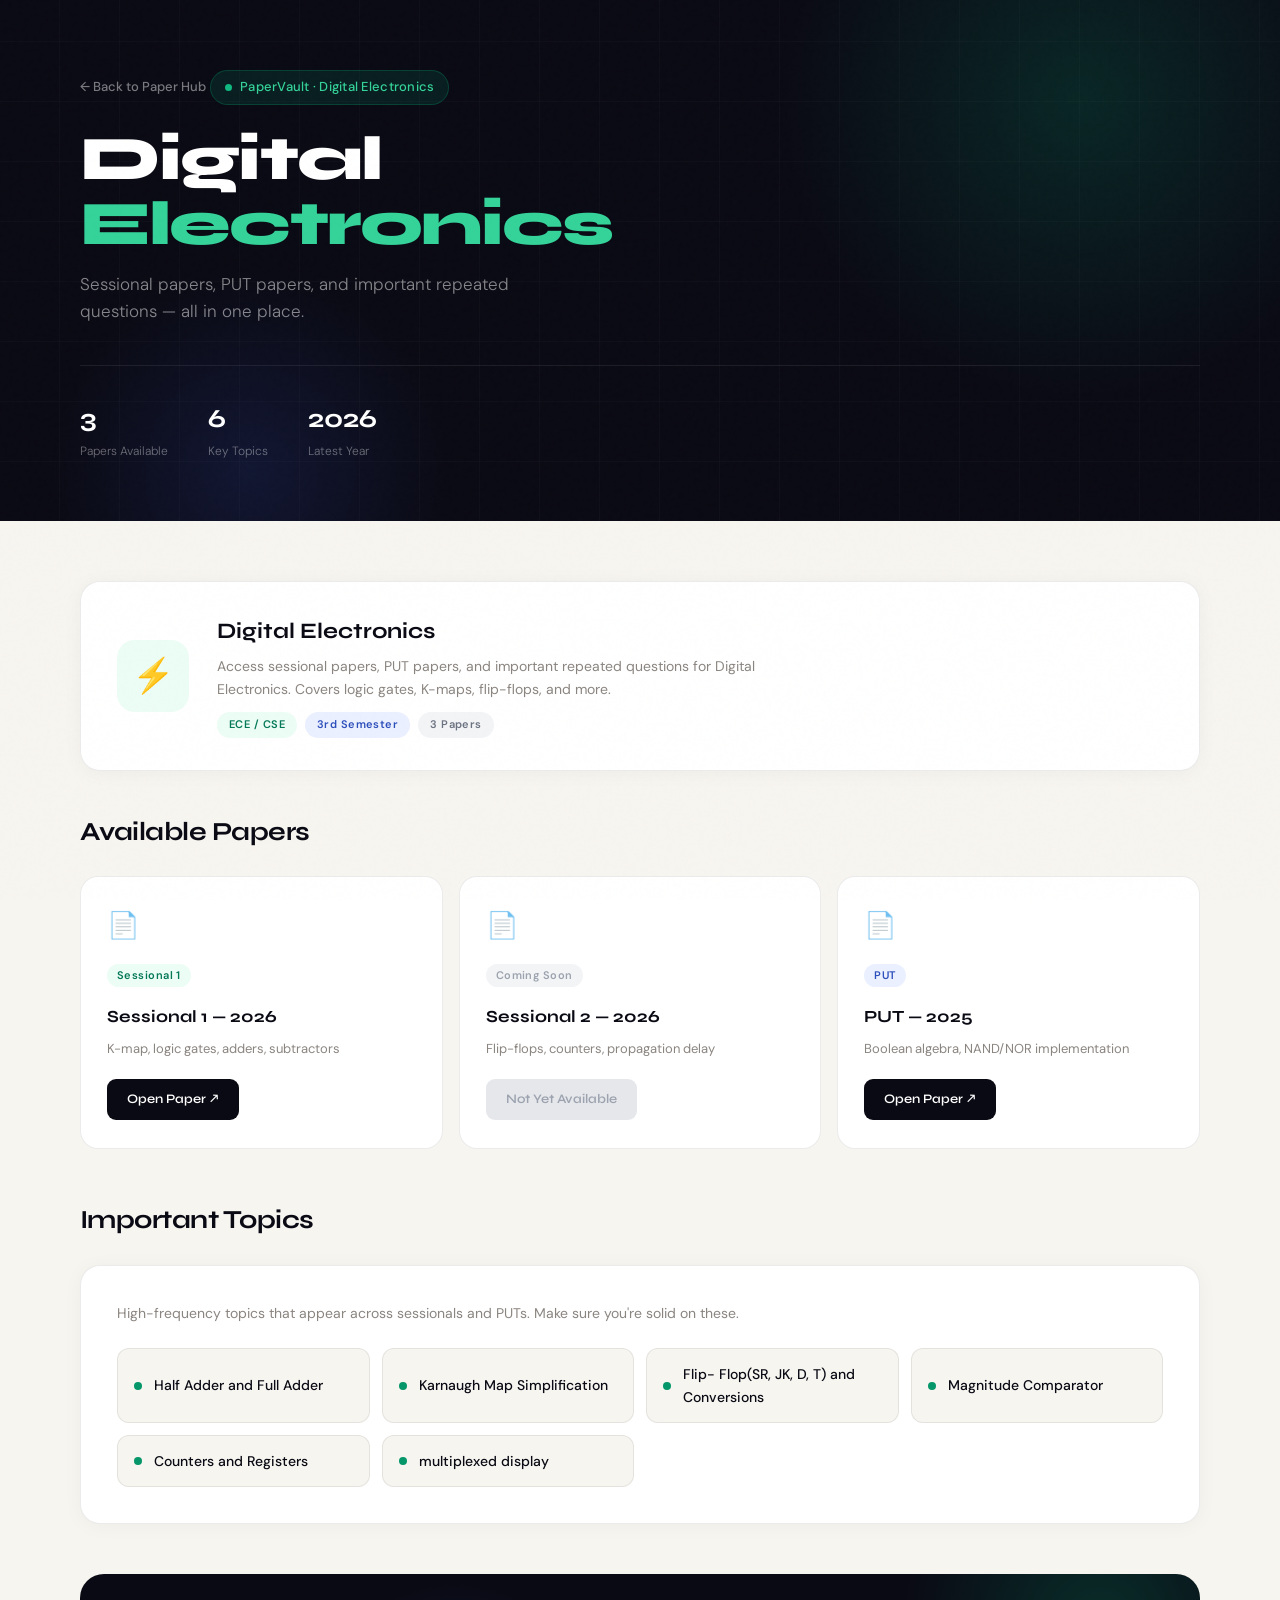
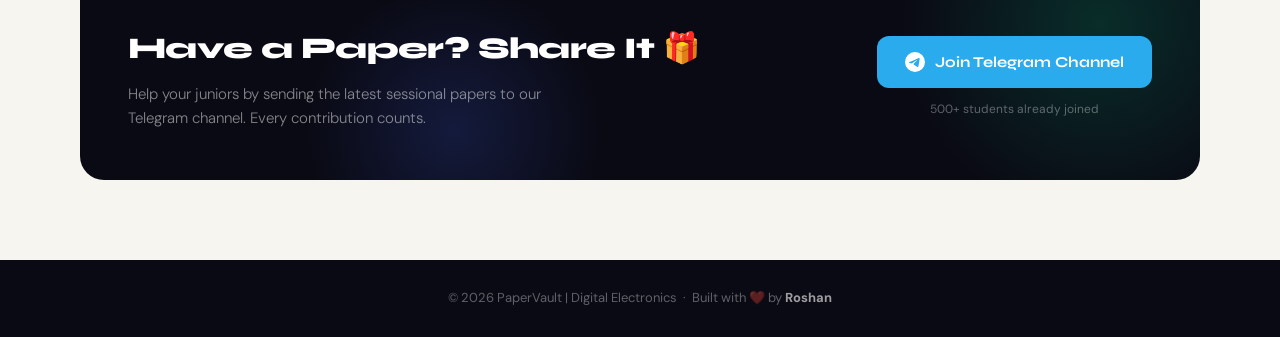
==== pages/digital.html @ 00b44062 "READ.md" ====
<!DOCTYPE html>
<html lang="en">
<head>
  <meta charset="UTF-8" />
  <meta name="viewport" content="width=device-width, initial-scale=1.0"/>
  <title>PaperVault | Digital Electronics</title>
  <link href="https://fonts.googleapis.com/css2?family=Syne:wght@400;600;700;800&family=DM+Sans:ital,opsz,wght@0,9..40,300;0,9..40,400;0,9..40,500;1,9..40,300&display=swap" rel="stylesheet">
  <style>
    :root {
      --ink: #0a0a14;
      --paper: #f7f5f0;
      --cream: #ede9e1;
      --accent: #059669;
      --accent2: #3b5bdb;
      --muted: #8b8580;
      --card-bg: #ffffff;
      --border: rgba(0,0,0,0.08);
    }

    * {
      margin: 0;
      padding: 0;
      box-sizing: border-box;
    }

    body {
      background: var(--paper);
      color: var(--ink);
      font-family: 'DM Sans', sans-serif;
      line-height: 1.6;
      overflow-x: hidden;
    }

    body::before {
      content: '';
      position: fixed;
      inset: 0;
      background-image: url("data:image/svg+xml,%3Csvg viewBox='0 0 200 200' xmlns='http://www.w3.org/2000/svg'%3E%3Cfilter id='noise'%3E%3CfeTurbulence type='fractalNoise' baseFrequency='0.9' numOctaves='4' stitchTiles='stitch'/%3E%3C/filter%3E%3Crect width='100%25' height='100%25' filter='url(%23noise)' opacity='0.04'/%3E%3C/svg%3E");
      pointer-events: none;
      z-index: 999;
      opacity: 0.4;
    }

    /* ─── HEADER ─── */
    header {
      background: var(--ink);
      color: white;
      position: relative;
      overflow: hidden;
    }

    .header-bg-lines {
      position: absolute;
      inset: 0;
      background-image:
        repeating-linear-gradient(0deg, transparent, transparent 59px, rgba(255,255,255,0.04) 60px),
        repeating-linear-gradient(90deg, transparent, transparent 59px, rgba(255,255,255,0.04) 60px);
    }

    .header-orb {
      position: absolute;
      width: 600px;
      height: 600px;
      border-radius: 50%;
      background: radial-gradient(circle, rgba(5,150,105,0.2) 0%, transparent 70%);
      top: -200px;
      right: -100px;
      pointer-events: none;
    }

    .header-orb2 {
      position: absolute;
      width: 400px;
      height: 400px;
      border-radius: 50%;
      background: radial-gradient(circle, rgba(59,91,219,0.15) 0%, transparent 70%);
      bottom: -150px;
      left: 50px;
      pointer-events: none;
    }

    .header-inner {
      position: relative;
      z-index: 1;
      max-width: 1200px;
      margin: 0 auto;
      padding: 70px 40px 60px;
    }

    .back-link {
      display: inline-flex;
      align-items: center;
      gap: 8px;
      color: rgba(255,255,255,0.45);
      text-decoration: none;
      font-size: 13px;
      font-weight: 500;
      margin-bottom: 24px;
      transition: color 0.2s;
    }

    .back-link:hover { color: rgba(255,255,255,0.8); }

    .header-badge {
      display: inline-flex;
      align-items: center;
      gap: 8px;
      background: rgba(5,150,105,0.15);
      border: 1px solid rgba(5,150,105,0.3);
      color: #34d399;
      padding: 6px 14px;
      border-radius: 100px;
      font-size: 13px;
      font-weight: 500;
      margin-bottom: 22px;
      letter-spacing: 0.02em;
    }

    .header-badge span {
      width: 7px;
      height: 7px;
      background: #10b981;
      border-radius: 50%;
      display: inline-block;
      animation: pulse 2s infinite;
    }

    @keyframes pulse {
      0%, 100% { opacity: 1; transform: scale(1); }
      50% { opacity: 0.5; transform: scale(0.8); }
    }

    header h1 {
      font-family: 'Syne', sans-serif;
      font-size: clamp(36px, 5.5vw, 62px);
      font-weight: 800;
      line-height: 1.05;
      letter-spacing: -0.03em;
      margin-bottom: 14px;
    }

    header h1 em {
      font-style: normal;
      color: #34d399;
    }

    header p {
      font-size: 17px;
      color: rgba(255,255,255,0.5);
      font-weight: 300;
      max-width: 480px;
      margin-bottom: 0;
    }

    .header-stats {
      display: flex;
      gap: 40px;
      margin-top: 40px;
      padding-top: 32px;
      border-top: 1px solid rgba(255,255,255,0.08);
    }

    .stat { display: flex; flex-direction: column; gap: 2px; }
    .stat-num {
      font-family: 'Syne', sans-serif;
      font-size: 26px;
      font-weight: 700;
      color: white;
    }
    .stat-label {
      font-size: 12px;
      color: rgba(255,255,255,0.4);
      font-weight: 300;
    }

    /* ─── MAIN ─── */
    .container {
      max-width: 1200px;
      margin: 0 auto;
      padding: 60px 40px 80px;
    }

    /* ─── SECTION HEADER ─── */
    .section-header {
      display: flex;
      align-items: baseline;
      justify-content: space-between;
      margin-bottom: 24px;
    }

    .section-title {
      font-family: 'Syne', sans-serif;
      font-size: 26px;
      font-weight: 700;
      letter-spacing: -0.02em;
    }

    /* ─── SUBJECT INFO CARD ─── */
    .subject-info {
      background: var(--card-bg);
      border-radius: 20px;
      border: 1.5px solid var(--border);
      padding: 32px 36px;
      margin-bottom: 40px;
      display: flex;
      align-items: center;
      gap: 28px;
      box-shadow: 0 2px 20px rgba(0,0,0,0.04);
    }

    .subject-icon-wrap {
      width: 72px;
      height: 72px;
      border-radius: 18px;
      background: #ecfdf5;
      display: flex;
      align-items: center;
      justify-content: center;
      font-size: 34px;
      flex-shrink: 0;
    }

    .subject-info h2 {
      font-family: 'Syne', sans-serif;
      font-size: 22px;
      font-weight: 700;
      margin-bottom: 6px;
    }

    .subject-info p {
      font-size: 14px;
      color: var(--muted);
      max-width: 600px;
    }

    .subject-tags {
      display: flex;
      gap: 8px;
      margin-top: 12px;
      flex-wrap: wrap;
    }

    .stag {
      padding: 4px 12px;
      border-radius: 100px;
      font-size: 11px;
      font-weight: 600;
      letter-spacing: 0.04em;
    }

    .stag-green { background: #ecfdf5; color: #047857; }
    .stag-blue  { background: #eaf0ff; color: #2d4fbb; }
    .stag-gray  { background: #f3f4f6; color: #6b7280; }

    /* ─── PAPER GRID ─── */
    .paper-grid {
      display: grid;
      grid-template-columns: repeat(auto-fill, minmax(280px, 1fr));
      gap: 16px;
      margin-bottom: 50px;
    }

    .paper-box {
      background: var(--card-bg);
      padding: 28px 26px;
      border-radius: 18px;
      border: 1.5px solid var(--border);
      transition: transform 0.2s, box-shadow 0.2s, border-color 0.2s;
      position: relative;
      overflow: hidden;
    }

    .paper-box::after {
      content: '';
      position: absolute;
      bottom: 0;
      left: 0;
      right: 0;
      height: 3px;
      background: var(--box-accent, var(--accent));
      transform: scaleX(0);
      transform-origin: left;
      transition: transform 0.25s ease;
    }

    .paper-box:hover {
      transform: translateY(-4px);
      box-shadow: 0 16px 40px rgba(0,0,0,0.1);
      border-color: transparent;
    }

    .paper-box:hover::after { transform: scaleX(1); }

    .paper-box-icon {
      font-size: 26px;
      margin-bottom: 14px;
      display: block;
    }

    .paper-box h3 {
      font-family: 'Syne', sans-serif;
      font-size: 17px;
      font-weight: 700;
      margin-bottom: 8px;
      color: var(--ink);
    }

    .paper-box p {
      font-size: 13px;
      color: var(--muted);
      margin-bottom: 20px;
    }

    .paper-type-tag {
      display: inline-block;
      padding: 3px 10px;
      border-radius: 100px;
      font-size: 11px;
      font-weight: 600;
      letter-spacing: 0.04em;
      margin-bottom: 16px;
    }

    .tag-sess { background: #ecfdf5; color: #047857; }
    .tag-put  { background: #eaf0ff; color: #2d4fbb; }
    .tag-na   { background: #f3f4f6; color: #9ca3af; }

    .paper-box a {
      display: inline-flex;
      align-items: center;
      gap: 8px;
      text-decoration: none;
      background: var(--ink);
      color: white;
      padding: 10px 20px;
      border-radius: 9px;
      font-family: 'Syne', sans-serif;
      font-weight: 600;
      font-size: 13px;
      transition: background 0.2s, transform 0.15s;
    }

    .paper-box a:hover {
      background: var(--box-accent, var(--accent));
      transform: scale(1.03);
    }

    .paper-box a.disabled {
      background: #e5e7eb;
      color: #9ca3af;
      cursor: not-allowed;
      pointer-events: none;
    }

    /* ─── TOPICS ─── */
    .topics-card {
      background: var(--card-bg);
      padding: 36px;
      border-radius: 20px;
      border: 1.5px solid var(--border);
      box-shadow: 0 2px 20px rgba(0,0,0,0.04);
      margin-bottom: 50px;
    }

    .topics-grid {
      display: grid;
      grid-template-columns: repeat(auto-fill, minmax(240px, 1fr));
      gap: 12px;
      margin-top: 24px;
    }

    .topic-item {
      display: flex;
      align-items: center;
      gap: 12px;
      padding: 14px 16px;
      background: var(--paper);
      border-radius: 12px;
      border: 1.5px solid var(--border);
      font-size: 14px;
      font-weight: 500;
      transition: border-color 0.2s, background 0.2s;
    }

    .topic-item:hover {
      border-color: rgba(5,150,105,0.3);
      background: #f0fdf8;
    }

    .topic-dot {
      width: 8px;
      height: 8px;
      border-radius: 50%;
      background: var(--accent);
      flex-shrink: 0;
    }

    /* ─── CONTRIBUTE CTA ─── */
    .contribute-box {
      background: var(--ink);
      color: white;
      padding: 50px 48px;
      border-radius: 24px;
      display: flex;
      align-items: center;
      justify-content: space-between;
      gap: 40px;
      position: relative;
      overflow: hidden;
    }

    .contribute-box::before {
      content: '';
      position: absolute;
      width: 400px;
      height: 400px;
      border-radius: 50%;
      background: radial-gradient(circle, rgba(5,150,105,0.25) 0%, transparent 70%);
      top: -150px;
      right: -100px;
      pointer-events: none;
    }

    .contribute-box::after {
      content: '';
      position: absolute;
      width: 300px;
      height: 300px;
      border-radius: 50%;
      background: radial-gradient(circle, rgba(59,91,219,0.2) 0%, transparent 70%);
      bottom: -100px;
      left: 20%;
      pointer-events: none;
    }

    .contribute-text { position: relative; z-index: 1; }

    .contribute-text h2 {
      font-family: 'Syne', sans-serif;
      font-size: 30px;
      font-weight: 800;
      margin-bottom: 10px;
      letter-spacing: -0.02em;
    }

    .contribute-text p {
      font-size: 15px;
      color: rgba(255,255,255,0.5);
      font-weight: 300;
      max-width: 420px;
    }

    .contribute-actions {
      display: flex;
      flex-direction: column;
      gap: 12px;
      align-items: center;
      position: relative;
      z-index: 1;
      flex-shrink: 0;
    }

    .tg-btn {
      display: inline-flex;
      align-items: center;
      gap: 10px;
      padding: 14px 28px;
      background: #2AABEE;
      color: white;
      text-decoration: none;
      border-radius: 12px;
      font-family: 'Syne', sans-serif;
      font-weight: 700;
      font-size: 15px;
      transition: background 0.2s, transform 0.15s;
      white-space: nowrap;
    }

    .tg-btn:hover {
      background: #1a9bde;
      transform: scale(1.04);
    }

    .tg-note {
      font-size: 12px;
      color: rgba(255,255,255,0.35);
    }

    /* ─── ANIMATIONS ─── */
    .fade-up {
      opacity: 0;
      transform: translateY(20px);
      animation: fadeUp 0.5s forwards;
    }

    @keyframes fadeUp {
      to { opacity: 1; transform: translateY(0); }
    }

    .delay-1 { animation-delay: 0.1s; }
    .delay-2 { animation-delay: 0.2s; }
    .delay-3 { animation-delay: 0.3s; }

    /* ─── FOOTER ─── */
    footer {
      background: var(--ink);
      color: rgba(255,255,255,0.35);
      text-align: center;
      padding: 28px 20px;
      font-size: 13px;
    }

    footer strong { color: rgba(255,255,255,0.6); }

    @media (max-width: 700px) {
      .header-inner { padding: 50px 24px 44px; }
      .container { padding: 40px 20px 60px; }
      .header-stats { gap: 24px; }
      .subject-info { flex-direction: column; gap: 16px; }
      .contribute-box { flex-direction: column; padding: 36px 28px; text-align: center; }
      .contribute-text p { margin: 0 auto; }
    }
  </style>
</head>
<body>

  <header>
    <div class="header-bg-lines"></div>
    <div class="header-orb"></div>
    <div class="header-orb2"></div>
    <div class="header-inner">
      <a href="index.html" class="back-link fade-up">← Back to Paper Hub</a>
      <div class="header-badge fade-up delay-1">
        <span></span> PaperVault · Digital Electronics
      </div>
      <h1 class="fade-up delay-1">
        Digital<br><em>Electronics</em>
      </h1>
      <p class="fade-up delay-2">
        Sessional papers, PUT papers, and important repeated questions — all in one place.
      </p>
      <div class="header-stats fade-up delay-3">
        <div class="stat">
          <span class="stat-num">3</span>
          <span class="stat-label">Papers Available</span>
        </div>
        <div class="stat">
          <span class="stat-num">6</span>
          <span class="stat-label">Key Topics</span>
        </div>
        <div class="stat">
          <span class="stat-num">2026</span>
          <span class="stat-label">Latest Year</span>
        </div>
      </div>
    </div>
  </header>

  <div class="container">

    <!-- Subject Info -->
    <div class="subject-info fade-up">
      <div class="subject-icon-wrap">⚡</div>
      <div>
        <h2>Digital Electronics</h2>
        <p>Access sessional papers, PUT papers, and important repeated questions for Digital Electronics. Covers logic gates, K-maps, flip-flops, and more.</p>
        <div class="subject-tags">
          <span class="stag stag-green">ECE / CSE</span>
          <span class="stag stag-blue">3rd Semester</span>
          <span class="stag stag-gray">3 Papers</span>
        </div>
      </div>
    </div>

    <!-- Papers -->
    <div class="section-header">
      <h2 class="section-title">Available Papers</h2>
    </div>

    <div class="paper-grid">

      <div class="paper-box" style="--box-accent:#059669;">
        <span class="paper-box-icon">📄</span>
        <span class="paper-type-tag tag-sess">Sessional 1</span>
        <h3>Sessional 1 — 2026</h3>
        <p>K-map, logic gates, adders, subtractors</p>
        <a href="https://drive.google.com/file/d/1zLcSnVj4xgojFIDp60pKzK4BfF113yq0/view?usp=sharing" target="_blank">
          Open Paper ↗
        </a>
      </div>

      <div class="paper-box" style="--box-accent:#6b7280;">
        <span class="paper-box-icon">📄</span>
        <span class="paper-type-tag tag-na">Coming Soon</span>
        <h3>Sessional 2 — 2026</h3>
        <p>Flip-flops, counters, propagation delay</p>
        <a href="#" class="disabled">Not Yet Available</a>
      </div>

      <div class="paper-box" style="--box-accent:#3b5bdb;">
        <span class="paper-box-icon">📄</span>
        <span class="paper-type-tag tag-put">PUT</span>
        <h3>PUT — 2025</h3>
        <p>Boolean algebra, NAND/NOR implementation</p>
        <a href="YOUR_GOOGLE_DRIVE_LINK_HERE" target="_blank">Open Paper ↗</a>
      </div>

    </div>

    <!-- Important Topics -->
    <div class="section-header">
      <h2 class="section-title">Important Topics</h2>
    </div>

    <div class="topics-card">
      <p style="font-size:14px; color:var(--muted);">High-frequency topics that appear across sessionals and PUTs. Make sure you're solid on these.</p>
      <div class="topics-grid">
        <div class="topic-item"><span class="topic-dot"></span>Half Adder and Full Adder</div>
        <div class="topic-item"><span class="topic-dot"></span>Karnaugh Map Simplification</div>
        <div class="topic-item"><span class="topic-dot"></span>Flip- Flop(SR, JK, D, T) and Conversions</div>
        <div class="topic-item"><span class="topic-dot"></span>Magnitude Comparator</div>
        <div class="topic-item"><span class="topic-dot"></span>Counters and Registers</div>
        <div class="topic-item"><span class="topic-dot"></span>multiplexed display</div>
      </div>
    </div>

    <!-- Contribute CTA -->
    <div class="contribute-box">
      <div class="contribute-text">
        <h2>Have a Paper? Share It 🎁</h2>
        <p>Help your juniors by sending the latest sessional papers to our Telegram channel. Every contribution counts.</p>
      </div>
      <div class="contribute-actions">
        <a href="#" class="tg-btn">
          <svg width="20" height="20" viewBox="0 0 24 24" fill="white"><path d="M11.944 0A12 12 0 0 0 0 12a12 12 0 0 0 12 12 12 12 0 0 0 12-12A12 12 0 0 0 12 0a12 12 0 0 0-.056 0zm4.962 7.224c.1-.002.321.023.465.14a.506.506 0 0 1 .171.325c.016.093.036.306.02.472-.18 1.898-.962 6.502-1.36 8.627-.168.9-.499 1.201-.82 1.23-.696.065-1.225-.46-1.9-.902-1.056-.693-1.653-1.124-2.678-1.8-1.185-.78-.417-1.21.258-1.91.177-.184 3.247-2.977 3.307-3.23.007-.032.014-.15-.056-.212s-.174-.041-.249-.024c-.106.024-1.793 1.14-5.061 3.345-.48.33-.913.49-1.302.48-.428-.008-1.252-.241-1.865-.44-.752-.245-1.349-.374-1.297-.789.027-.216.325-.437.893-.663 3.498-1.524 5.83-2.529 6.998-3.014 3.332-1.386 4.025-1.627 4.476-1.635z"/></svg>
          Join Telegram Channel
        </a>
        <span class="tg-note">500+ students already joined</span>
      </div>
    </div>

  </div>

  <footer>
    © 2026 PaperVault | Digital Electronics &nbsp;·&nbsp; Built with ❤️ by <strong>Roshan</strong>
  </footer>

</body>
</html>
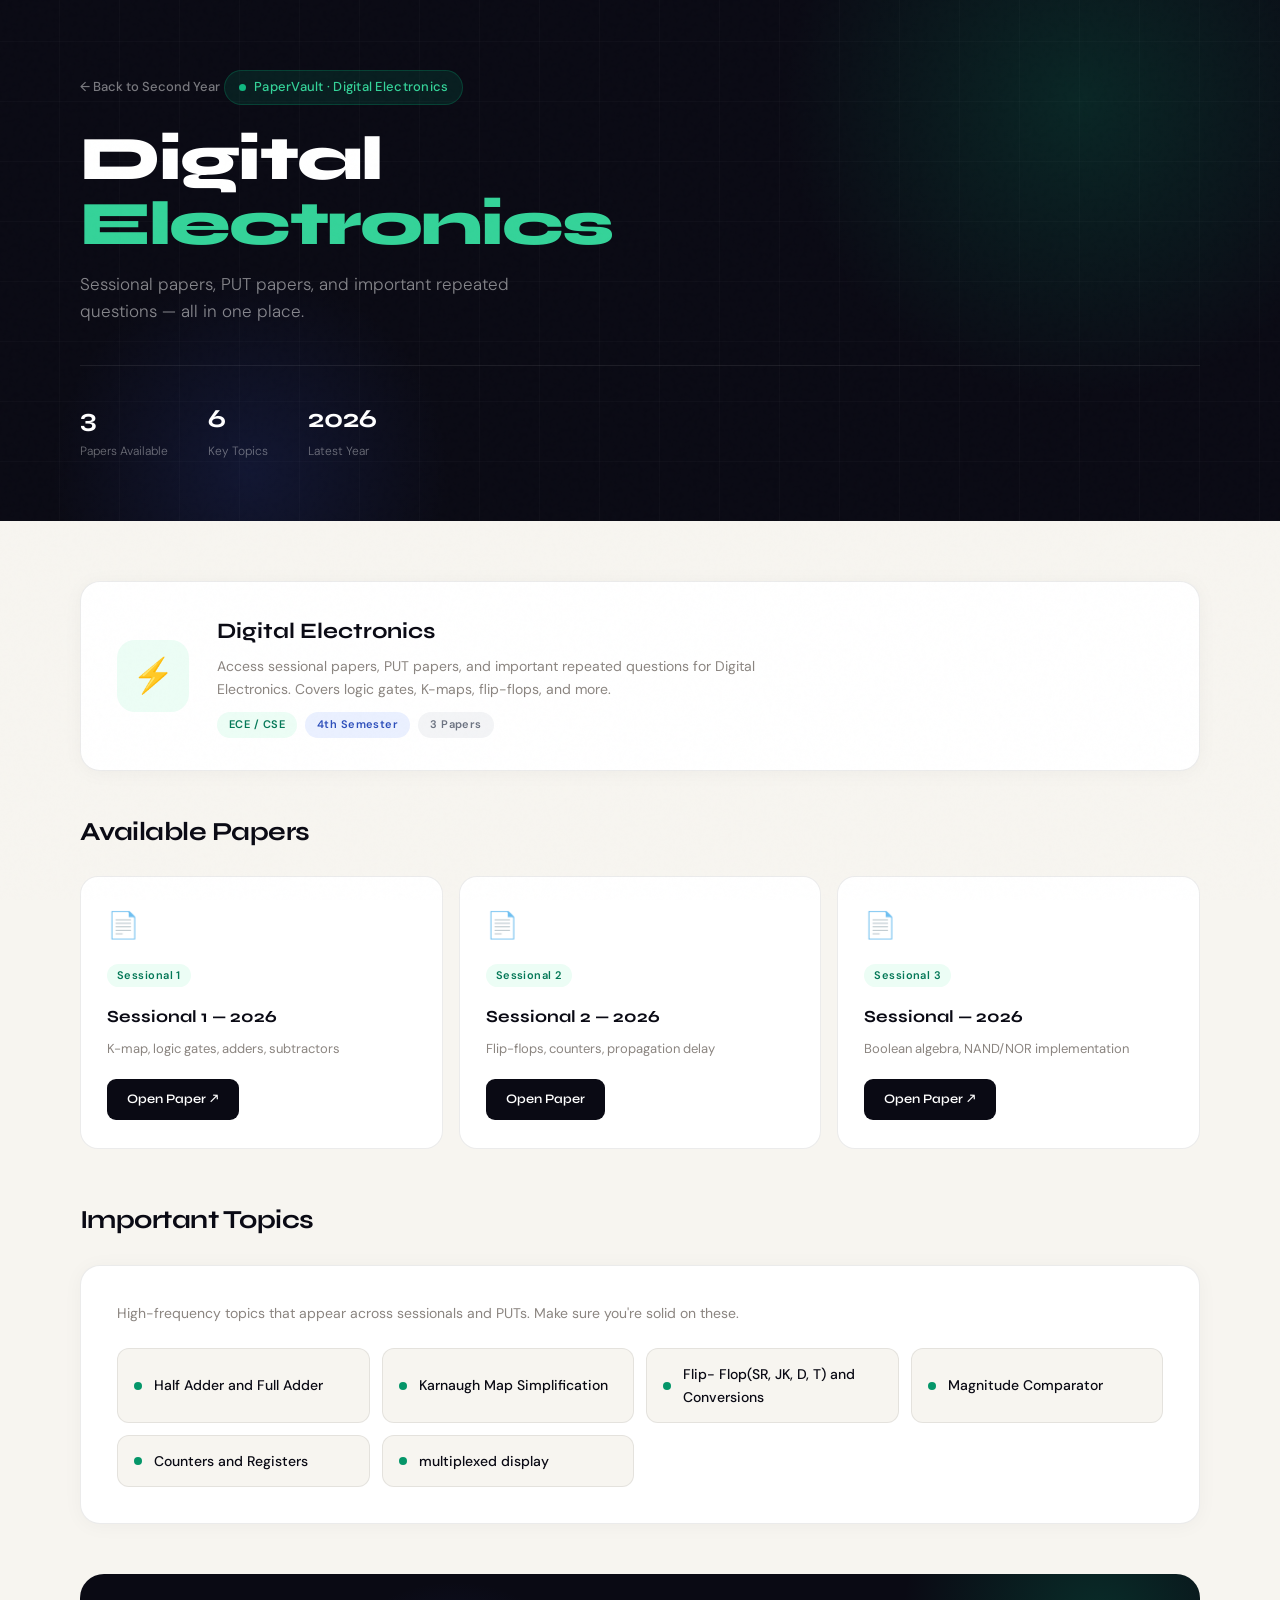
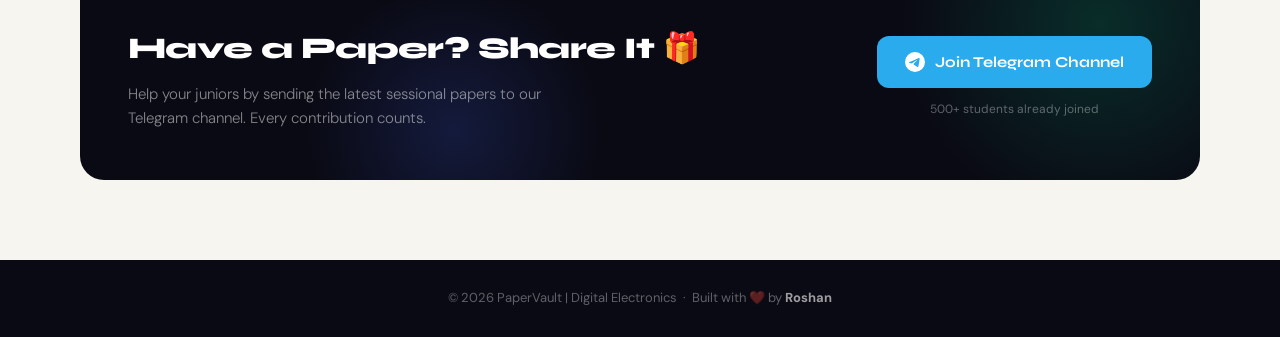
==== commit eb449e0d: "feat: add Telegram link for paper submission" ====
--- a/pages/digital.html
+++ b/pages/digital.html
@@ -529,7 +529,7 @@
     <div class="header-orb"></div>
     <div class="header-orb2"></div>
     <div class="header-inner">
-      <a href="index.html" class="back-link fade-up">← Back to Paper Hub</a>
+      <a href="subTwo.html" class="back-link fade-up">← Back to Second Year</a>
       <div class="header-badge fade-up delay-1">
         <span></span> PaperVault · Digital Electronics
       </div>
@@ -566,7 +566,7 @@
         <p>Access sessional papers, PUT papers, and important repeated questions for Digital Electronics. Covers logic gates, K-maps, flip-flops, and more.</p>
         <div class="subject-tags">
           <span class="stag stag-green">ECE / CSE</span>
-          <span class="stag stag-blue">3rd Semester</span>
+          <span class="stag stag-blue">4th Semester</span>
           <span class="stag stag-gray">3 Papers</span>
         </div>
       </div>
@@ -589,18 +589,18 @@
         </a>
       </div>
 
-      <div class="paper-box" style="--box-accent:#6b7280;">
+      <div class="paper-box" style="--box-accent:#42b1cd;">
         <span class="paper-box-icon">📄</span>
-        <span class="paper-type-tag tag-na">Coming Soon</span>
+        <span class="paper-type-tag tag-sess">Sessional 2</span>
         <h3>Sessional 2 — 2026</h3>
         <p>Flip-flops, counters, propagation delay</p>
-        <a href="#" class="disabled">Not Yet Available</a>
+        <a href="https://drive.google.com/file/d/1G-IA8S7rD9bmeIWx92bb2h-RS_aDEIEX/view?usp=sharing">Open Paper</a>
       </div>
 
       <div class="paper-box" style="--box-accent:#3b5bdb;">
         <span class="paper-box-icon">📄</span>
-        <span class="paper-type-tag tag-put">PUT</span>
-        <h3>PUT — 2025</h3>
+        <span class="paper-type-tag tag-sess">Sessional 3</span>
+        <h3>Sessional — 2026</h3>
         <p>Boolean algebra, NAND/NOR implementation</p>
         <a href="YOUR_GOOGLE_DRIVE_LINK_HERE" target="_blank">Open Paper ↗</a>
       </div>
@@ -631,7 +631,7 @@
         <p>Help your juniors by sending the latest sessional papers to our Telegram channel. Every contribution counts.</p>
       </div>
       <div class="contribute-actions">
-        <a href="#" class="tg-btn">
+        <a href="https://t.me/+d8AozSrEgHFjOGM1" class="tg-btn">
           <svg width="20" height="20" viewBox="0 0 24 24" fill="white"><path d="M11.944 0A12 12 0 0 0 0 12a12 12 0 0 0 12 12 12 12 0 0 0 12-12A12 12 0 0 0 12 0a12 12 0 0 0-.056 0zm4.962 7.224c.1-.002.321.023.465.14a.506.506 0 0 1 .171.325c.016.093.036.306.02.472-.18 1.898-.962 6.502-1.36 8.627-.168.9-.499 1.201-.82 1.23-.696.065-1.225-.46-1.9-.902-1.056-.693-1.653-1.124-2.678-1.8-1.185-.78-.417-1.21.258-1.91.177-.184 3.247-2.977 3.307-3.23.007-.032.014-.15-.056-.212s-.174-.041-.249-.024c-.106.024-1.793 1.14-5.061 3.345-.48.33-.913.49-1.302.48-.428-.008-1.252-.241-1.865-.44-.752-.245-1.349-.374-1.297-.789.027-.216.325-.437.893-.663 3.498-1.524 5.83-2.529 6.998-3.014 3.332-1.386 4.025-1.627 4.476-1.635z"/></svg>
           Join Telegram Channel
         </a>
